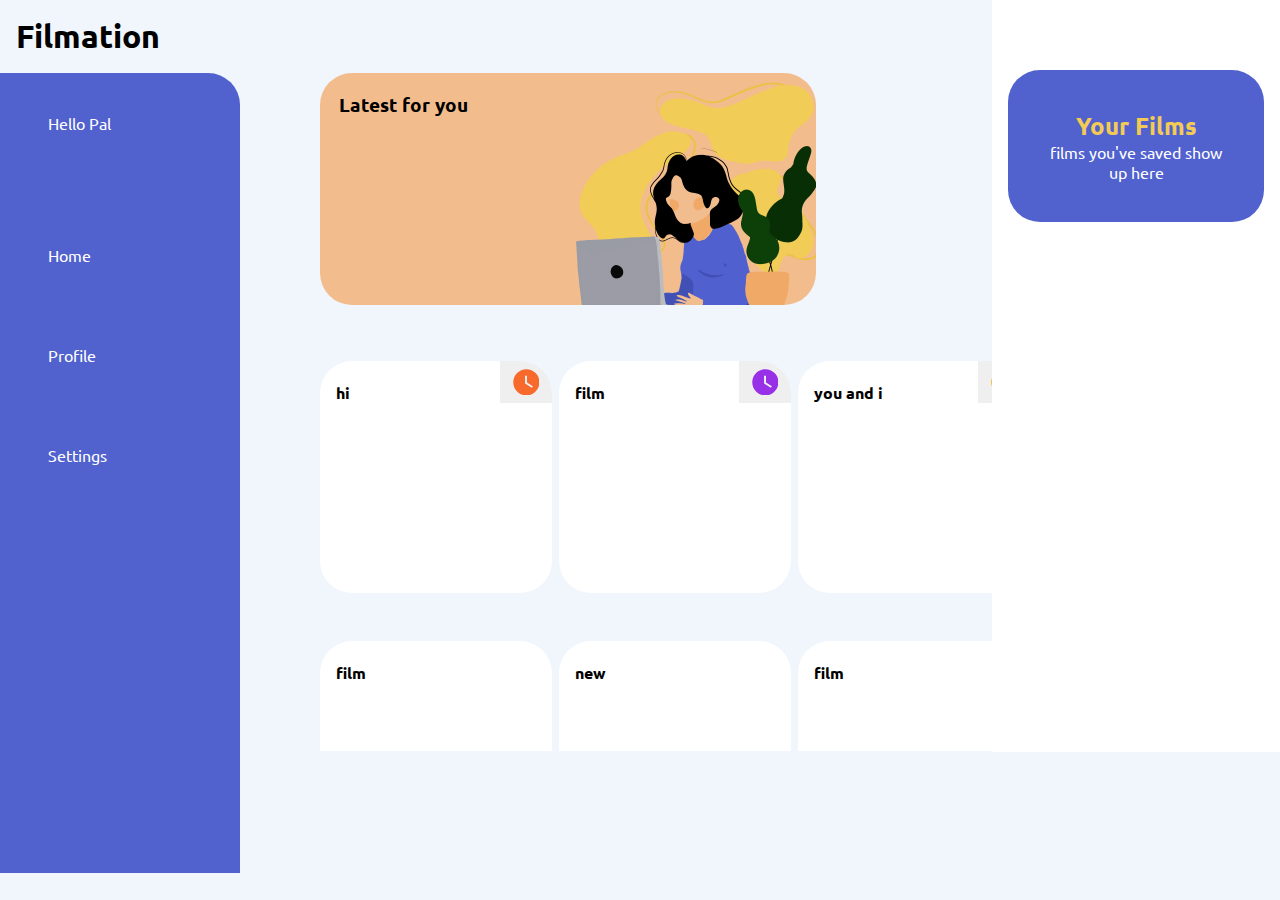
==== opdracht1/index.html @ 10f42b2b "VERSIE 2" ====
<!DOCTYPE html>
<html lang="en">

<head>
    <meta charset="utf-8">
    <meta name="viewport" content="width=device-width, initial-scale=1">
    <title>For fun</title>
    <link rel="stylesheet" href="css/style.css">
  <script src="js/script.js"></script>
</head>

<header>
<h1>
Filmation
</h1>



</header>


<nav>
   <ul>
   <li> Hello Pal</li>
   <li> Home </li>
    <li>Profile</li>
    <li>
        Settings
    </li>
    
    
    </ul>
</nav>

<main>
   <!-- SECTION WITH ALL THE FILMS -->
    <section>
        <h2>
            hi
        </h2>
        
   <!-- LATEST BOX -->      
        <article>
          
           <div class="latest">
         <img src="img/latest.png" alt="hi">
              </div>
               <h3>
                Latest for you
            </h3>
        </article>
        
        <!-- opacity 0 ARTCICLE --> 
        <article>
            <h4>hey</h4>
        </article>
          <article>
          <!-- hidden -->
          
             <h4>whatsgood</h4>
        </article>
        
        <!-- visable --> 
        <article>
            <button>
             <svg class="later" version="1.1" xmlns="http://www.w3.org/2000/svg" xmlns:xlink="http://www.w3.org/1999/xlink" x="0px" y="0px" viewBox="0 0 1000 1000" enable-background="new 0 0 1000 1000" xml:space="preserve">

<g><path d="M707,707l39.1-64.4L525.3,509.1V253.8h-73.6v294.4L707,707z M500,10c135,0,250.4,47.9,346.2,143.8C942.1,249.6,990,365,990,500c0,135-47.9,250.4-143.8,346.2C750.4,942.1,635,990,500,990c-135,0-250.4-47.9-346.2-143.8C57.9,750.4,10,635,10,500c0-135,47.9-250.4,143.8-346.2C249.6,57.9,365,10,500,10L500,10z"/></g>
</svg>
           </button>
            <h4>hi</h4>
        </article>
        <article>
            <button>
             <svg class="later1" version="1.1" xmlns="http://www.w3.org/2000/svg" xmlns:xlink="http://www.w3.org/1999/xlink" x="0px" y="0px" viewBox="0 0 1000 1000" enable-background="new 0 0 1000 1000" xml:space="preserve">

<g><path d="M707,707l39.1-64.4L525.3,509.1V253.8h-73.6v294.4L707,707z M500,10c135,0,250.4,47.9,346.2,143.8C942.1,249.6,990,365,990,500c0,135-47.9,250.4-143.8,346.2C750.4,942.1,635,990,500,990c-135,0-250.4-47.9-346.2-143.8C57.9,750.4,10,635,10,500c0-135,47.9-250.4,143.8-346.2C249.6,57.9,365,10,500,10L500,10z"/></g>
</svg> 
           </button>
            <h4>film</h4>
        </article>
        <article>
            <button>
            <svg class="later2" version="1.1" xmlns="http://www.w3.org/2000/svg" xmlns:xlink="http://www.w3.org/1999/xlink" x="0px" y="0px" viewBox="0 0 1000 1000" enable-background="new 0 0 1000 1000" xml:space="preserve">

<g><path d="M707,707l39.1-64.4L525.3,509.1V253.8h-73.6v294.4L707,707z M500,10c135,0,250.4,47.9,346.2,143.8C942.1,249.6,990,365,990,500c0,135-47.9,250.4-143.8,346.2C750.4,942.1,635,990,500,990c-135,0-250.4-47.9-346.2-143.8C57.9,750.4,10,635,10,500c0-135,47.9-250.4,143.8-346.2C249.6,57.9,365,10,500,10L500,10z"/></g>
</svg>
           </button>
           
            <h4>you and i</h4>
        </article>
        <article class="details1">
           
            <h4>film</h4>
        </article>
        <article>
            <h4>film</h4>
        </article>
        <article>
            <h4>new</h4>
        </article>
        <article>
            <h4>film</h4>
        </article>
        <article>
            <h4>film</h4>
        </article>
        <article>
            <h4>film</h4>
        </article>
        <article>
            <h4>last</h4>
        </article>
        <article>
            <h4>film</h4>
        </article>
        <article>
            <h4>film</h4>
        </article>
        <article>
            <h4>film</h4>
        </article>
        <article>
            <h4>new</h4>
        </article>
        <article>
            <h4>film</h4>
        </article>
        <article>
            <h4>film</h4>
        </article>
        <article>
            <h4>film</h4>
        </article>
        <article>
            <h4>last</h4>
        </article>
    </section>
</main>

<aside class="lists">
   <div>
    <h5>Your Films</h5>
    <p> films you've saved show up here </p>
    </div>
     
     <ul id="sortable">
         
     
    <li class="orange">
          
            <h4>film</h4> 
       </li>
        <li class="purple">
             <h4>film</h4>
       </li>
       <li class="yellow">
             <h4>film</h4> 
       </li>
      
         </ul>
</aside>

  <script src="js/script.js"></script>

</html>
---- opdracht1/css/style.css ----
/* font */
@import url('https://fonts.googleapis.com/css?family=Ubuntu:300&display=swap');
@import url('https://fonts.googleapis.com/css?family=Signika:700&display=swap');

* {
    cursor: url("../img/cursor.svg"), auto;
}
html {
    background-color: #F0F6FC;
    margin: 0em;
    overflow: hidden;
    font-family: 'Ubuntu', sans-serif;
    cursor: img("../img/cursor.svg");
    
}

body
{
    margin: 0em;
}

header
{
   margin: 0em; 
    
}


nav {
    
    margin: 0 auto auto auto;
    background-color: #5161CE;
    /*background-image: url(../img/navbg.svg);
    background-repeat: no-repeat;
   
    background-size: 12.5em;*/
    width:15em;
    float: left;
   border-radius: 0 2em 0 0;
    height: 50em;
    color: white;
}

nav  li{
    
    padding:  1.5em 0.5em;
    margin-bottom: 2em;
    list-style: none;
}

nav  li:first-of-type{
    
    margin: auto;
    margin-bottom: 4em;
}

nav li:first-of-type:hover{
    background: transparent;
    color: white;
}

nav li:hover{
background-image: url(../img/hover.svg);
    background-repeat: no-repeat;
    color:  #5161CE;

}

h1{
    margin: 0.5em;
}

main{
    
}

/* list of films */ 

aside{
bottom: 0;
    background-color: #FFFFFF;
    height: 47em;
    top:0em;
    right: 0;
    width: 18em;
    float: right;
    position: absolute;
    overflow-y: auto;
    
}

/* section with articles */
section{
   
    margin-bottom: 0;
    height: 42.4em;;
    
    display: grid;
    grid-template-columns:  22.6% 22.6% 22.6% ;
    grid-gap: 3em;
    margin: 0 20em;
    width: 66%;
    overflow-y: auto;
    
    
    
}

section::-webkit-scrollbar {
    display: none;}

header h2 {
    display:inline-flex;
    margin-top: -1em;
    margin-right: 15em;
    margin-left: 9em;
   
}



section > h2{
    display: none;
}

section article {
    box-sizing: border-box;
    overflow: auto;
    background-color: white;
    width: 14.5em;
    border-radius: 2em;
    height: 14.5em;
    opacity: 1;
     
}

h4, h3{
    margin-left: 1em;
}

section article:first-of-type{
  
   /* position: relative;*/
  background-color: #F2BC8D;
  grid-column-start: 1;
    grid-column-end: ;
     width: 31em;
    /*height: 15em;*/
     margin-bottom: 0.5em;
       overflow: hidden;
    position: relative;
    

}


.latest img{
    width: 16em;
position: absolute;
    overflow: hidden;
    left: 15.5em;
    float: right;
    z-index: 600;
}

section article:nth-child(3){
   opacity: 0;
}

section article:nth-child(4){
   opacity: 0;
}
section article:nth-child(5):hover{
   border:solid 2px #F76A2C; 
}

section article:nth-child(6):hover{
   border:solid 2px #9730E6; 
}

section article:nth-child(7):hover{
   border:solid 2px #F2AE01; 
}

button{
    border: none;
     float: right;
    
    
}

button:focus{
    outline:0 !important;
}

svg{
    
    height: 2em;
    float: right;
    fill:#F76A2C;
    margin: 0.5em;
    cursor: pointer;
}

svg:hover{
    fill:#BD4817;
}


.clicked{
    height: 1.5em;
    cursor: pointer;
    border: solid #F76A2C 2px;
    padding:1px;
    border-radius: 50%;
}

.later1{
    fill:#9730E6;
}

.later1:hover{
    fill:#6716B8;
}

.details1{
    
    width: 47.6em;
    grid-column-start: 1;
    grid-column-end: 4;
   grid-column-gap: 0em;
   background: #F76A2C;
    /* border: solid 3px white;*/
  opacity: 0;
    display: none;
   
animation: appear 2s forwards;
   

    
   
}

@keyframes appear {
    0% {
        opacity: 0;
    }
    
    50%{
        opacitu:0.5;
    }
    100% {
        opacity: 1;
    }
}

.show{
   opacity: 1;
    display: block;
}

.clicked1{
       height: 1.5em;
    cursor: pointer;
    border: solid #9730E6 2px;
    padding:1px;
    border-radius: 50%;
}
.later2{
    fill:#F2AE01;
}

.later2:hover{
    fill:#C27E00;
}

.clicked2{
       height: 1.5em;
    cursor: pointer;
    border: solid #F2AE01 2px;
    padding:1px;
    border-radius: 50%;
}


h5 {
font-size: 1.5em;
    margin: 0;
    color: #F2CB57;
    
}

aside p {
   margin: 0;
   color: white;
    
}

aside > div {
    padding: 2.5em;
    margin: 4.35em 1em 4em;
    border-radius: 2em;
    text-align: center;
    background-color: #5161CE;
        
}



aside > ul
{
    list-style: none;
    display: flex;
    flex-direction: column;
}
aside li{
    margin: 1em 0em;
    margin-left: -1.5em;
    border-radius: 1em;
    width: 16em;
    height: 5em;
    
}

aside li h4{
    margin: 0.2em 0.5em;
}


.orange
{
    background: #FAAC8F content-box;
    border: solid 2px #F76A2C;
    padding: 1px;
    margin-left: -20em;  
        transition: margin-left ease 1s;
}
.showmeorange{
   margin: 1em 0em;
    margin-left: -1.5em;
}
.purple{
     background: #C395E6 content-box;
    border: solid 2px #9730E6;
    padding: 1px;
    margin-left: -20em;
    transition: margin-left ease 1s;

}

.showmepurple{
   margin: 1em 0em;
    margin-left: -1.5em;}

.yellow{
    background: #F5D794 content-box;
    border: solid 2px #F2AE01; 
    padding: 1px;
     margin-left: -20em;
    transition: margin-left ease 1s;
}

.showmeyellow{
   margin: 1em 0em;
    margin-left: -1.5em;}
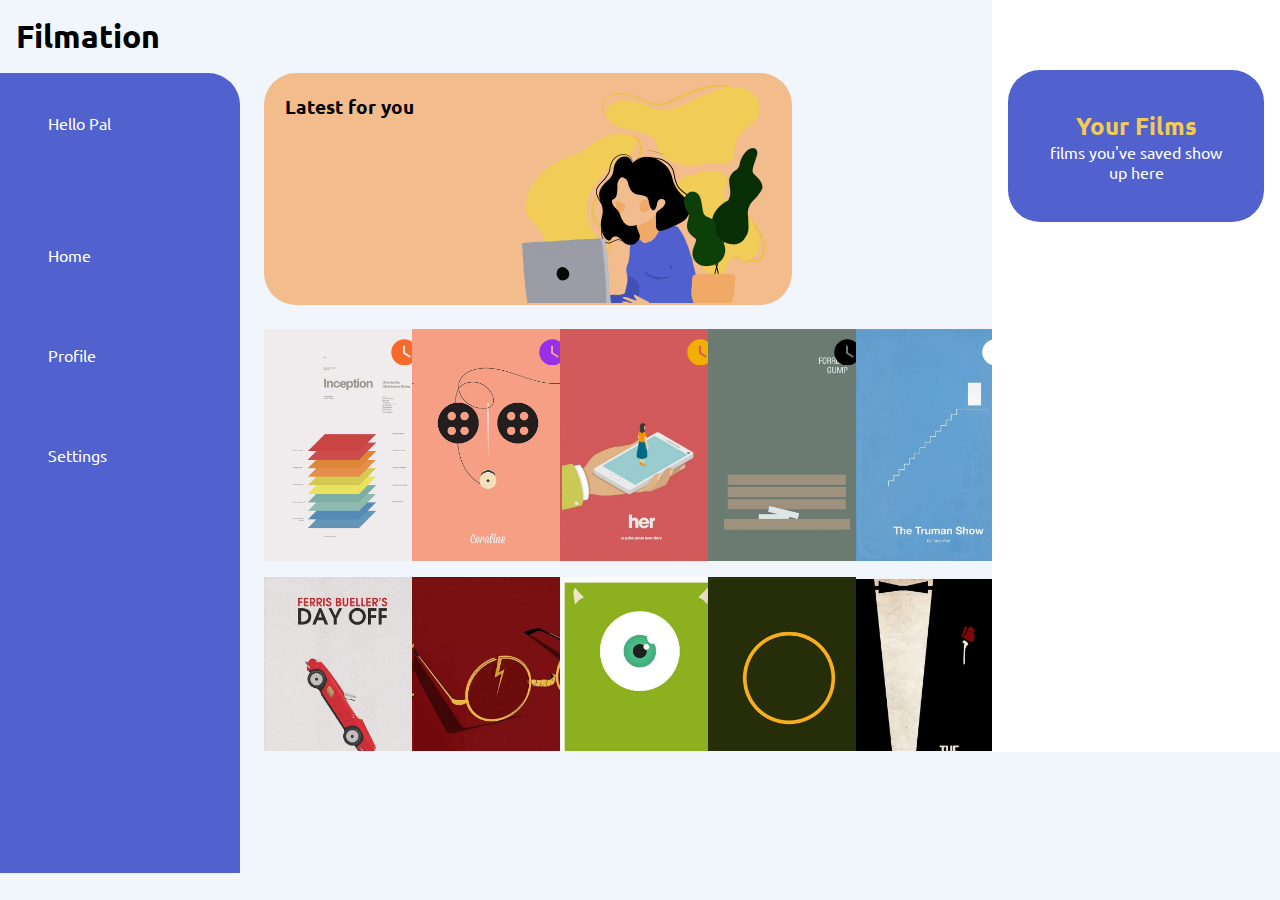
==== commit c4468d29: "versie3" ====
--- a/opdracht1/index.html
+++ b/opdracht1/index.html
@@ -33,6 +33,18 @@
 </nav>
 
 <main>
+  
+  <div class="informatie">
+    <p>INCEPTION</p>
+     <p>Inception is a 2010 psychological science fiction action film written and directed by Christopher Nolan, who also produced the film with his wife, Emma Thomas. The film stars Leonardo DiCaprio as a professional thief who steals information by infiltrating the subconscious of his targets.
+</p> 
+<ul>  
+<li> Directed by: Christopher Nolan, Ken Watanabe</li>
+<li>Actor: Leonardo DiCaprio, Cillian Murphy, Mic...</li>
+<li>Written by: Christopher Nolan</li>
+<li>Film format: IMAX</li>
+ </ul>
+  </div>
    <!-- SECTION WITH ALL THE FILMS -->
     <section>
         <h2>
@@ -62,6 +74,7 @@
         
         <!-- visable --> 
         <article>
+           
             <button>
              <svg class="later" version="1.1" xmlns="http://www.w3.org/2000/svg" xmlns:xlink="http://www.w3.org/1999/xlink" x="0px" y="0px" viewBox="0 0 1000 1000" enable-background="new 0 0 1000 1000" xml:space="preserve">
 
@@ -89,10 +102,35 @@
            
             <h4>you and i</h4>
         </article>
+        
         <article class="details1">
-           
-            <h4>film</h4>
-        </article>
+           <button>
+             <svg class="later" version="1.1" xmlns="http://www.w3.org/2000/svg" xmlns:xlink="http://www.w3.org/1999/xlink" x="0px" y="0px" viewBox="0 0 1000 1000" enable-background="new 0 0 1000 1000" xml:space="preserve">
+
+<g><path d="M707,707l39.1-64.4L525.3,509.1V253.8h-73.6v294.4L707,707z M500,10c135,0,250.4,47.9,346.2,143.8C942.1,249.6,990,365,990,500c0,135-47.9,250.4-143.8,346.2C750.4,942.1,635,990,500,990c-135,0-250.4-47.9-346.2-143.8C57.9,750.4,10,635,10,500c0-135,47.9-250.4,143.8-346.2C249.6,57.9,365,10,500,10L500,10z"/></g>
+</svg>
+           </button>
+            <h4>hi</h4>
+        </article>
+        <article>
+            <button>
+             <svg class="later3" version="1.1" xmlns="http://www.w3.org/2000/svg" xmlns:xlink="http://www.w3.org/1999/xlink" x="0px" y="0px" viewBox="0 0 1000 1000" enable-background="new 0 0 1000 1000" xml:space="preserve">
+
+<g><path d="M707,707l39.1-64.4L525.3,509.1V253.8h-73.6v294.4L707,707z M500,10c135,0,250.4,47.9,346.2,143.8C942.1,249.6,990,365,990,500c0,135-47.9,250.4-143.8,346.2C750.4,942.1,635,990,500,990c-135,0-250.4-47.9-346.2-143.8C57.9,750.4,10,635,10,500c0-135,47.9-250.4,143.8-346.2C249.6,57.9,365,10,500,10L500,10z"/></g>
+</svg> 
+           </button>
+            <h4>film</h4>
+        </article>
+        <article class="details2">
+           <button>
+             <svg class="later4" version="1.1" xmlns="http://www.w3.org/2000/svg" xmlns:xlink="http://www.w3.org/1999/xlink" x="0px" y="0px" viewBox="0 0 1000 1000" enable-background="new 0 0 1000 1000" xml:space="preserve">
+
+<g><path d="M707,707l39.1-64.4L525.3,509.1V253.8h-73.6v294.4L707,707z M500,10c135,0,250.4,47.9,346.2,143.8C942.1,249.6,990,365,990,500c0,135-47.9,250.4-143.8,346.2C750.4,942.1,635,990,500,990c-135,0-250.4-47.9-346.2-143.8C57.9,750.4,10,635,10,500c0-135,47.9-250.4,143.8-346.2C249.6,57.9,365,10,500,10L500,10z"/></g>
+</svg>
+            </button>
+            <h4>film</h4>
+        </article>
+        
         <article>
             <h4>film</h4>
         </article>
@@ -140,7 +178,7 @@
 
 <aside class="lists">
    <div>
-    <h5>Your Films</h5>
+    <h6>Your Films</h6>
     <p> films you've saved show up here </p>
     </div>
      
@@ -148,14 +186,14 @@
          
      
     <li class="orange">
-          
-            <h4>film</h4> 
+         <!-- <img src="img/inception.jpg"> -->
+            <h4>Inception</h4> 
        </li>
         <li class="purple">
-             <h4>film</h4>
+             <h4>Coraline</h4>
        </li>
        <li class="yellow">
-             <h4>film</h4> 
+             <h4>Her</h4> 
        </li>
       
          </ul>
--- a/opdracht1/css/style.css
+++ b/opdracht1/css/style.css
@@ -1,4 +1,3 @@
- 
 
 /* font */
 @import url('https://fonts.googleapis.com/css?family=Ubuntu:300&display=swap');
@@ -8,6 +7,7 @@
     cursor: url("../img/cursor.svg"), auto;
 }
 html {
+    overflow: hidden;
     background-color: #F0F6FC;
     margin: 0em;
     overflow: hidden;
@@ -96,13 +96,15 @@
    
     margin-bottom: 0;
     height: 42.4em;;
-    
     display: grid;
-    grid-template-columns:  22.6% 22.6% 22.6% ;
-    grid-gap: 3em;
-    margin: 0 20em;
-    width: 66%;
+    grid-template-columns:  13.5%  13.5% 13.5%  13.5%  13.5%;
+    grid-gap: 2.9em;
+    grid-template-rows: auto;
+    grid-row-gap:1em;
+    margin: 0 16.5em;
+    max-width: 66%;
     overflow-y: auto;
+    overflow-x: hidden;
     
     
     
@@ -119,21 +121,46 @@
    
 }
 
-
-
+.informatie{
+    position: fixed;
+    height: 13.31em;
+    background-color: #f2ebed;
+    width: 46%;
+margin-top: 16em;
+        z-index:1000;
+    opacity: 0;
+    display: none;
+    padding: 0.2em 0.5em 1em 0.5em;
+animation: appear 2s forwards;
+    
+}
+.zien{
+    margin-left:27.1em;
+     opacity: 1;
+    display: block;
+}
 section > h2{
     display: none;
 }
 
 section article {
     box-sizing: border-box;
-    overflow: auto;
-    background-color: white;
+    overflow: hidden;
     width: 14.5em;
-    border-radius: 2em;
+    border:solid 2px transparent;
     height: 14.5em;
     opacity: 1;
+    position: relative;
+    width:10.5em;
+    height: 14.5em;
      
+}
+
+
+article > h4:not(first-of-type){
+    padding-top: 11em; 
+    margin: 2.1em;
+    color: transparent;
 }
 
 h4, h3{
@@ -141,12 +168,12 @@
 }
 
 section article:first-of-type{
-  
+   border-radius: 2em;
    /* position: relative;*/
   background-color: #F2BC8D;
   grid-column-start: 1;
     grid-column-end: ;
-     width: 31em;
+     width: 33em;
     /*height: 15em;*/
      margin-bottom: 0.5em;
        overflow: hidden;
@@ -165,28 +192,97 @@
     z-index: 600;
 }
 
+
+/* films */ 
 section article:nth-child(3){
    opacity: 0;
+    grid-template-columns: 22.6%;
 }
 
 section article:nth-child(4){
    opacity: 0;
 }
+
+section article:nth-child(5){
+    grid-row-start: 2;
+   background-image: url(../img/inception.jpg);
+  background-size: contain;
+}
+
 section article:nth-child(5):hover{
-   border:solid 2px #F76A2C; 
+  
+    border:solid 2px #F76A2C; 
+}
+section article:nth-child(6){
+    grid-row-start: 2;
+   background-image: url(../img/coraline.jpg);
+  background-size: contain;
 }
 
 section article:nth-child(6):hover{
    border:solid 2px #9730E6; 
 }
 
+section article:nth-child(7){
+    grid-row-start: 2;
+   background-image: url(../img/her.jpg);
+  background-size: contain;
+}
+
 section article:nth-child(7):hover{
    border:solid 2px #F2AE01; 
+}
+
+section article:nth-child(9){
+    grid-row-start: 2;
+   background-image: url(../img/forrestgump.jpg);
+  background-size: contain;
+}
+
+section article:nth-child(10){
+    grid-row-start: 2;
+   background-image: url(../img/trumaninfo.jpg);
+  background-size: contain;
+}
+
+section article:nth-child(11){
+    grid-row-start: 3;
+   background-image: url(../img/dayoff.jpg);
+  background-size: contain;
+}
+
+section article:nth-child(12){
+    grid-row-start: 3;
+   background-image: url(../img/harrypotter.jpg);
+  background-size: contain;
+}
+section article:nth-child(13){
+    grid-row-start: 3;
+   background-image: url(../img/monstersinc.jpg);
+  background-size: contain;
+}
+section article:nth-child(14){
+    grid-row-start: 3;
+   background-image: url(../img/lordoftherings.jpg);
+  background-size: contain;
+}
+
+section article:nth-child(15){
+    grid-row-start: 3;
+   background-image: url(../img/godfather.jpg);
+  background-size: contain;
+}
+
+section article:nth-child(16){
+    grid-row-start: 4;
+   background-image: url(../img/frozen.jpg);
+  background-size: contain;
 }
 
 button{
     border: none;
      float: right;
+    background-color: transparent;
     
     
 }
@@ -198,14 +294,17 @@
 svg{
     
     height: 2em;
-    float: right;
+    float: top right;
     fill:#F76A2C;
     margin: 0.5em;
     cursor: pointer;
+
+    
 }
 
 svg:hover{
     fill:#BD4817;
+    
 }
 
 
@@ -226,22 +325,41 @@
 }
 
 .details1{
-    
-    width: 47.6em;
+    grid-template-columns: repeat(auto-fill, 66em);
+    width: 32.1em;
     grid-column-start: 1;
     grid-column-end: 4;
+     grid-row-start: 3;
    grid-column-gap: 0em;
    background: #F76A2C;
     /* border: solid 3px white;*/
   opacity: 0;
     display: none;
-   
+    z-index: 100;
+   /* border-radius: 2em;*/
 animation: appear 2s forwards;
    
 
     
    
 }
+
+/* .details2{
+    
+     width: 43.6em;
+    grid-column-start: 1;
+    grid-column-end: 4;
+   grid-column-gap: 0em;
+   background: #9730E6;
+    /* border: solid 3px white;
+  opacity: 0;
+    display: none;
+   border-radius: 2em;
+animation: appear 2s forwards;
+     
+}
+
+*/
 
 @keyframes appear {
     0% {
@@ -261,6 +379,11 @@
     display: block;
 }
 
+.show2{
+   opacity: 1;
+    display: block;
+}
+
 .clicked1{
        height: 1.5em;
     cursor: pointer;
@@ -284,12 +407,20 @@
     border-radius: 50%;
 }
 
-
-h5 {
+.later3{
+    fill:black;
+} 
+
+.later4{
+    fill:white;
+}
+/* aside */
+
+h6  {
+    
 font-size: 1.5em;
     margin: 0;
-    color: #F2CB57;
-    
+    color: #F2CB57;  
 }
 
 aside p {
@@ -341,6 +472,7 @@
    margin: 1em 0em;
     margin-left: -1.5em;
 }
+
 .purple{
      background: #C395E6 content-box;
     border: solid 2px #9730E6;
@@ -364,4 +496,12 @@
 
 .showmeyellow{
    margin: 1em 0em;
-    margin-left: -1.5em;}
+    margin-left: -1.5em;
+}
+
+/* li  img{
+    position: relative;
+    width: 3em;
+    overflow: hidden;
+}
+*/